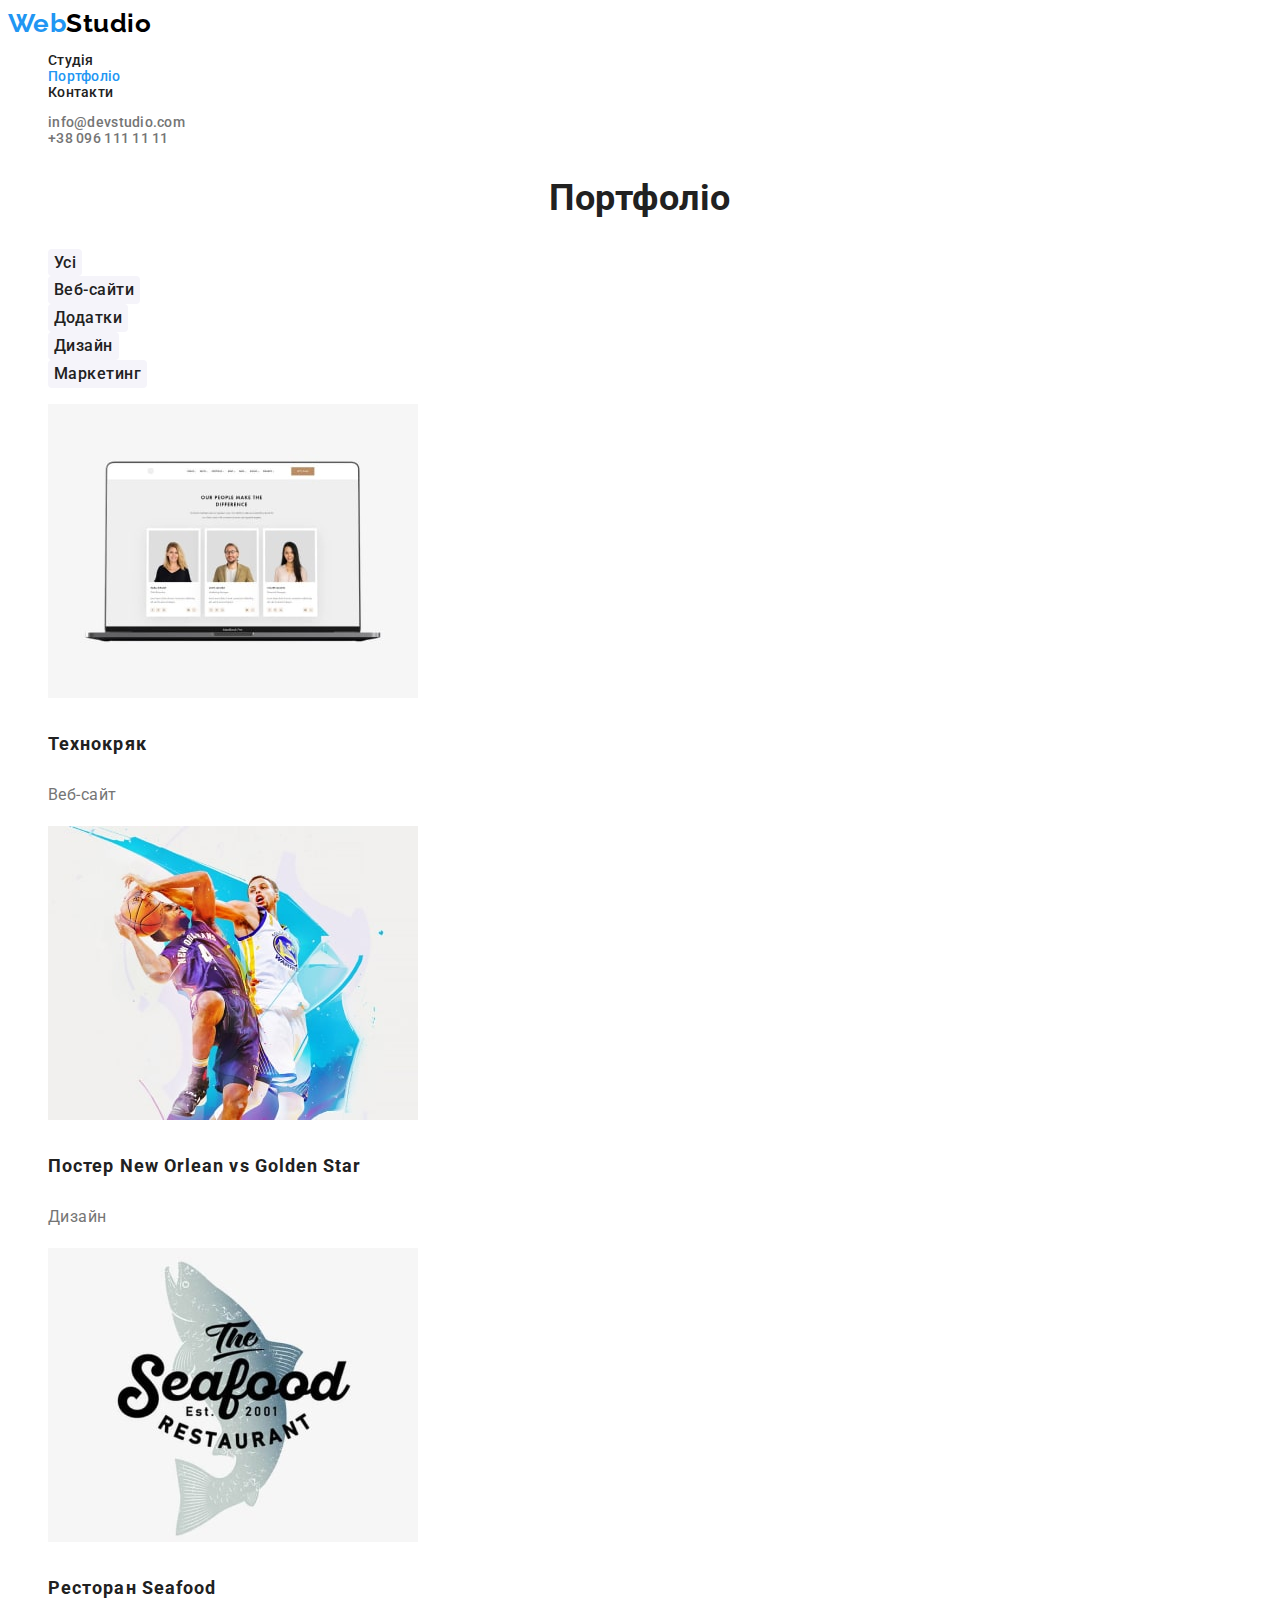
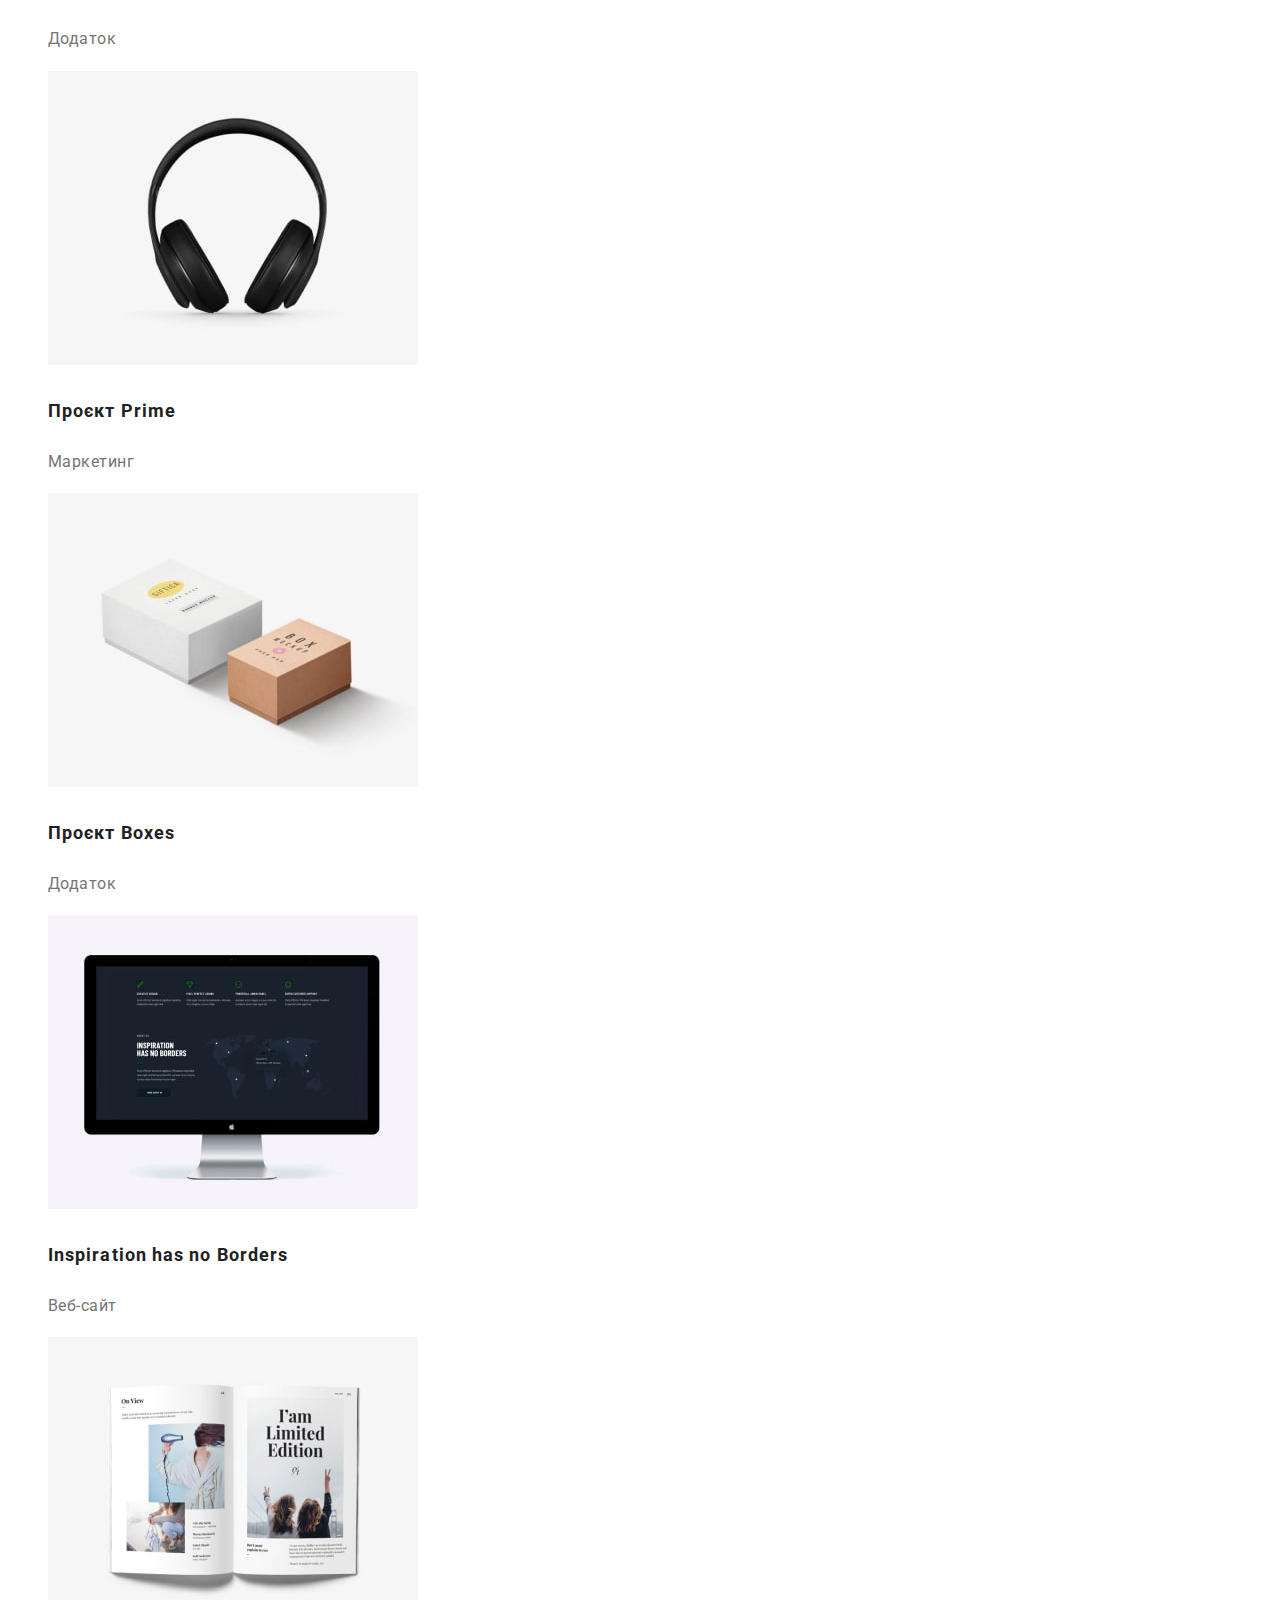
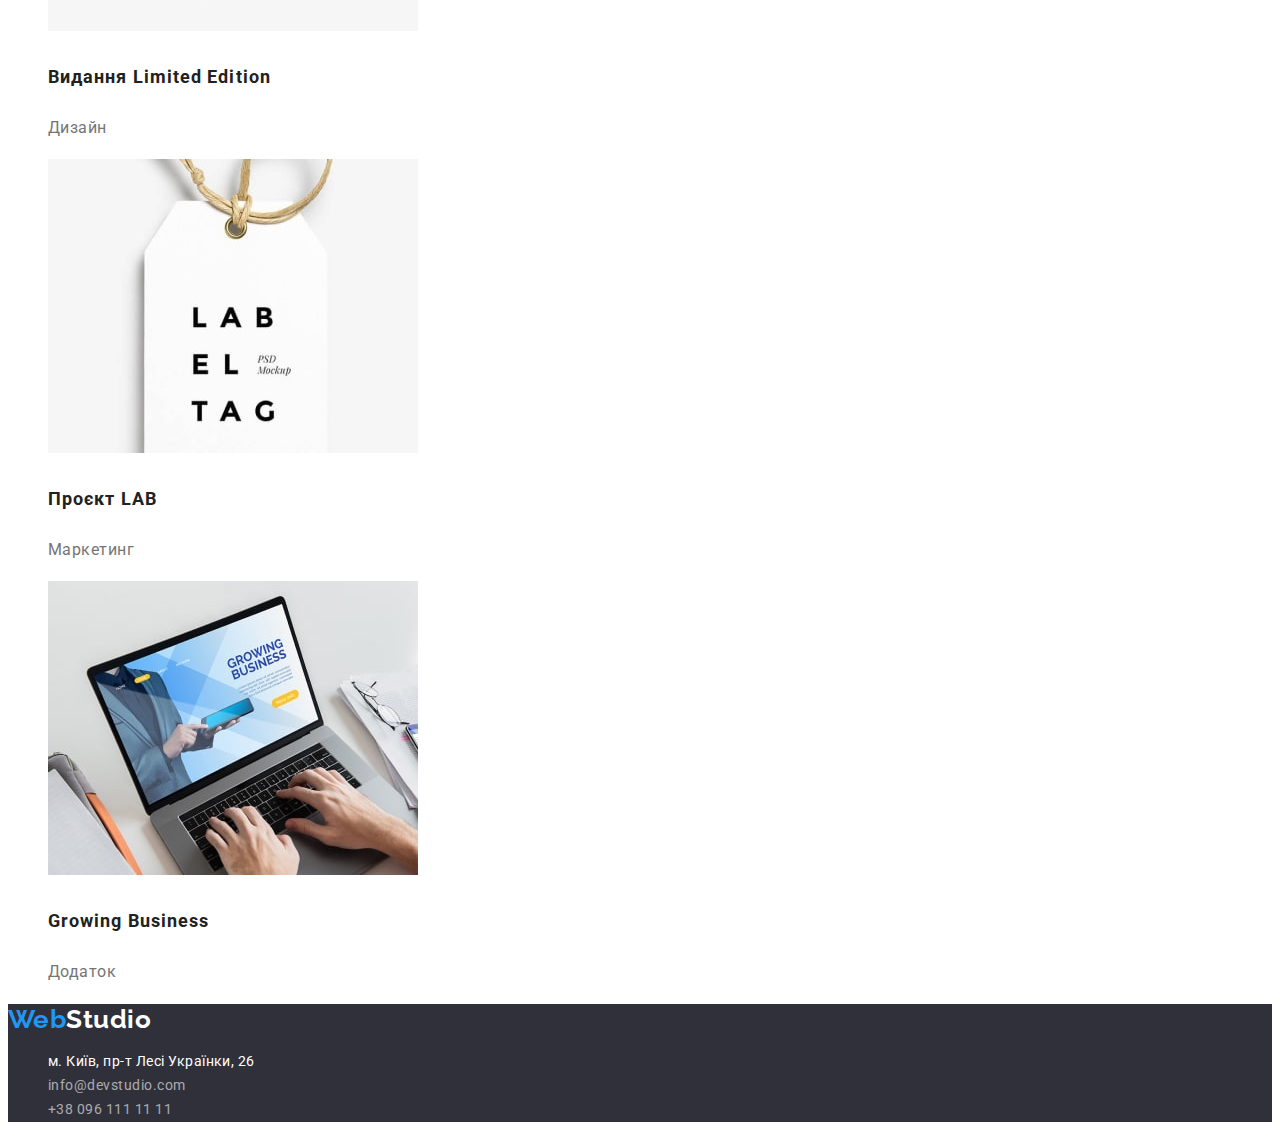
==== portfolio.html @ e56f4f10 "transfered files from less 2" ====
<!DOCTYPE html>
<html lang="uk">
  <head>
    <meta charset="UTF-8" />
    <meta http-equiv="X-UA-Compatible" content="IE=edge" />
    <meta name="viewport" content="width=device-width, initial-scale=1.0" />
    <title>Портфоліо</title>

    <link rel="preconnect" href="https://fonts.googleapis.com" />
    <link rel="preconnect" href="https://fonts.gstatic.com" crossorigin />
    <link
      href="https://fonts.googleapis.com/css2?family=Raleway:wght@700&family=Roboto:wght@400;500;700;900&display=swap"
      rel="stylesheet"
    />

    <link rel="stylesheet" href="./css/style.css" />
  </head>

  <body>
    <header class="header">
      <a class="logo link" href="./index.html"><span class="logo-accent">Web</span>Studio</a>
      <nav>
        <ul class="site-nav list">
          <li><a class="link" href="./index.html">Студія</a></li>
          <li><a class="link current" href="./portfolio.html">Портфоліо</a></li>
          <li><a class="link" href="#address">Контакти</a></li>
        </ul>
      </nav>

      <ul class="auth-nav list">
        <li>
          <a class="link" href="mailto:info@devstudio.com">info@devstudio.com</a>
        </li>
        <li><a class="link" href="tel:+380961111111">+38 096 111 11 11</a></li>
      </ul>
    </header>

    <main>
      <section class="section">
        <!-- TODO Приховати заголовок -->
        <h2 class="section-title">Портфоліо</h2>
        <ul class="list">
          <li><button class="button filter" type="button">Усі</button></li>
          <li><button class="button filter" type="button">Веб-сайти</button></li>
          <li><button class="button filter" type="button">Додатки</button></li>
          <li><button class="button filter" type="button">Дизайн</button></li>
          <li><button class="button filter" type="button">Маркетинг</button></li>
        </ul>

        <ul class="portfolio list">
          <li>
            <a class="link" href="">
              <img src="./images/portfolio/portfolio-laptop.jpg" alt="Ноутбук" width="370" />
              <h3 class="title">Технокряк</h3>
              <p>Веб-сайт</p></a
            >
          </li>
          <li>
            <a class="link" href="">
              <img
                src="./images/portfolio/portfolio-poster-basket.jpg"
                alt="Баскетболісти"
                width="370"
              />
              <h3 class="title">Постер New Orlean vs Golden Star</h3>
              <p>Дизайн</p></a
            >
          </li>
          <li>
            <a class="link" href="">
              <img
                src="./images/portfolio/portfolio-restaurant.jpg"
                alt="Ресторан Seafood"
                width="370"
              />
              <h3 class="title">Ресторан Seafood</h3>
              <p>Додаток</p></a
            >
          </li>
          <li>
            <a class="link" href="">
              <img src="./images/portfolio/portfolio-prime.jpg" alt="Навушники" width="370" />
              <h3 class="title">Проєкт Prime</h3>
              <p>Маркетинг</p></a
            >
          </li>
          <li>
            <a class="link" href="">
              <img src="./images/portfolio/portfolio-boxes.jpg" alt="Дві коробки" width="370" />
              <h3 class="title">Проєкт Boxes</h3>
              <p>Додаток</p></a
            >
          </li>
          <li>
            <a class="link" href="">
              <img
                src="./images/portfolio/portfolio-inspiration.jpg"
                alt="Моноблок iMac"
                width="370"
              />
              <h3 class="title">Inspiration has no Borders</h3>
              <p>Веб-сайт</p></a
            >
          </li>
          <li>
            <a class="link" href="">
              <img
                src="./images/portfolio/portfolio-limited-edition.jpg"
                alt="Розгорнута книга"
                width="370"
              />
              <h3 class="title">Видання Limited Edition</h3>
              <p>Дизайн</p></a
            >
          </li>
          <li>
            <a class="link" href="">
              <img src="./images/portfolio/portfolio-lab.jpg" alt="Бірка" width="370" />
              <h3 class="title">Проєкт LAB</h3>
              <p>Маркетинг</p></a
            >
          </li>
          <li>
            <a class="link" href="">
              <img src="./images/portfolio/portfolio-growing.jpg" alt="Ноутбук" width="370" />
              <h3 class="title">Growing Business</h3>
              <p>Додаток</p></a
            >
          </li>
        </ul>
      </section>
    </main>

    <footer class="footer">
      <a class="logo link" href="./index.html"><span class="logo-accent">Web</span>Studio</a>
      <address id="address">
        <ul class="list">
          <li>
            <a
              class="address address-map link"
              href="https://goo.gl/maps/1251z9xFFSoEzvaf6"
              target="_blank"
              rel="noreferrer noopener, nofollow"
              >м. Київ, пр-т Лесі Українки, 26</a
            >
          </li>
          <li>
            <a class="address link" href="mailto:info@devstudio.com">info@devstudio.com</a>
          </li>
          <li><a class="address link" href="tel:+380961111111">+38 096 111 11 11</a></li>
        </ul>
      </address>
    </footer>
  </body>
</html>
---- css/style.css ----
:root {
  --primary-text-color: #757575;
  --title-text-color: #212121;
  --accent-color: #2196f3;

  --logo-header-color: #000000;

  --primary-white-color: #ffffff;

  --footer-text-color: rgb(255 255 255 / 0.6);

  --primary-color-background: #ffffff;
  --second-color-background: #f5f4fa;
  --dark-color-background: #2f303a;
}

/* Global */
body {
  font-family: roboto, sans-serif;
  letter-spacing: 0.03em;

  color: var(--primary-text-color);
}

.list {
  list-style: none;
}

.link {
  text-decoration: none;
}

/* Header */
.header {
  background-color: var(--primary-white-color);
}

/* Logo */
.logo {
  font-family: raleway, sans-serif;
  font-weight: 700;
  font-size: 26px;
  line-height: 1.19;
}

.header .logo {
  color: var(--logo-header-color);
}

.footer .logo {
  color: var(--primary-white-color);
}

.logo-accent {
  color: var(--accent-color);
}

/* Site nav */
.site-nav,
.auth-nav {
  font-weight: 500;
  font-size: 14px;
  line-height: 1.14;
  letter-spacing: 0.02em;
}

.site-nav .link {
  color: var(--title-text-color);
}

.site-nav .link.current {
  color: var(--accent-color);
}

.site-nav .link:hover,
.site-nav .link:focus,
.auth-nav .link:hover,
.auth-nav .link:focus {
  color: var(--accent-color);
}

.auth-nav .link {
  color: inherit;
}

/* Hero section*/
.hero {
  letter-spacing: 0.06em;
  background-color: var(--dark-color-background);
}

.hero-title {
  color: var(--primary-white-color);
  font-weight: 900;
  font-size: 44px;
  line-height: 1.36;
  text-align: center;
  text-transform: uppercase;
}

.hero .button {
  font-weight: 700;
  font-size: 16px;
  line-height: 1.88;
}

/* Title section */
.section-title {
  color: var(--title-text-color);
  font-weight: 700;
  font-size: 36px;
  line-height: 1.17;
  text-align: center;
}

/* Benefits section*/
.benefits {
  font-size: 14px;
  line-height: 1.71;
}

.benefits .title {
  color: var(--title-text-color);
  font-weight: 700;
  font-size: 14px;
  line-height: 1.14;
  text-transform: uppercase;
}

/* Team  section*/
.team {
  font-size: 16px;
  line-height: 1.19;
  background-color: var(--second-color-background);
}

.team .title {
  color: var(--title-text-color);
  /* font-size - не наслідує з попереднього. Чомусь перекриває h3 таблиці стлів користувача */
  font-size: 16px;
  line-height: 1.19;
  font-weight: 500;
}
.team .card {
  background-color: var(--primary-color-background);
}

/* Portfolio section*/
.portfolio {
  font-size: 16px;
  line-height: 1.88;
}

.portfolio .title {
  color: var(--title-text-color);
  font-weight: 700;
  font-size: 18px;
  line-height: 2;
  letter-spacing: 0.06em;
}

.portfolio .link:visited {
  color: inherit;
}

/* Footer */
.footer {
  background-color: var(--dark-color-background);
}

.footer .address {
  color: var(--footer-text-color);
  font-size: 14px;
  line-height: 1.71;
  font-style: normal;
}

.footer .address.address-map {
  color: var(--primary-white-color);
}

.footer .address:hover,
.footer .address:focus {
  color: var(--accent-color);
}

/* Button */
.button {
  color: var(--title-text-color);

  font-weight: 500;
  font-size: 16px;
  line-height: 1.62;
  text-align: center;

  font-family: inherit;
  letter-spacing: inherit;

  background-color: var(--second-color-background);
  cursor: pointer;

  border: none;
  border-radius: 4px;
}

.button.primary {
  color: var(--primary-white-color);
  background-color: var(--accent-color);
}

.button.filter:hover,
.button.filter:focus {
  color: var(--primary-white-color);
  background-color: var(--accent-color);
}
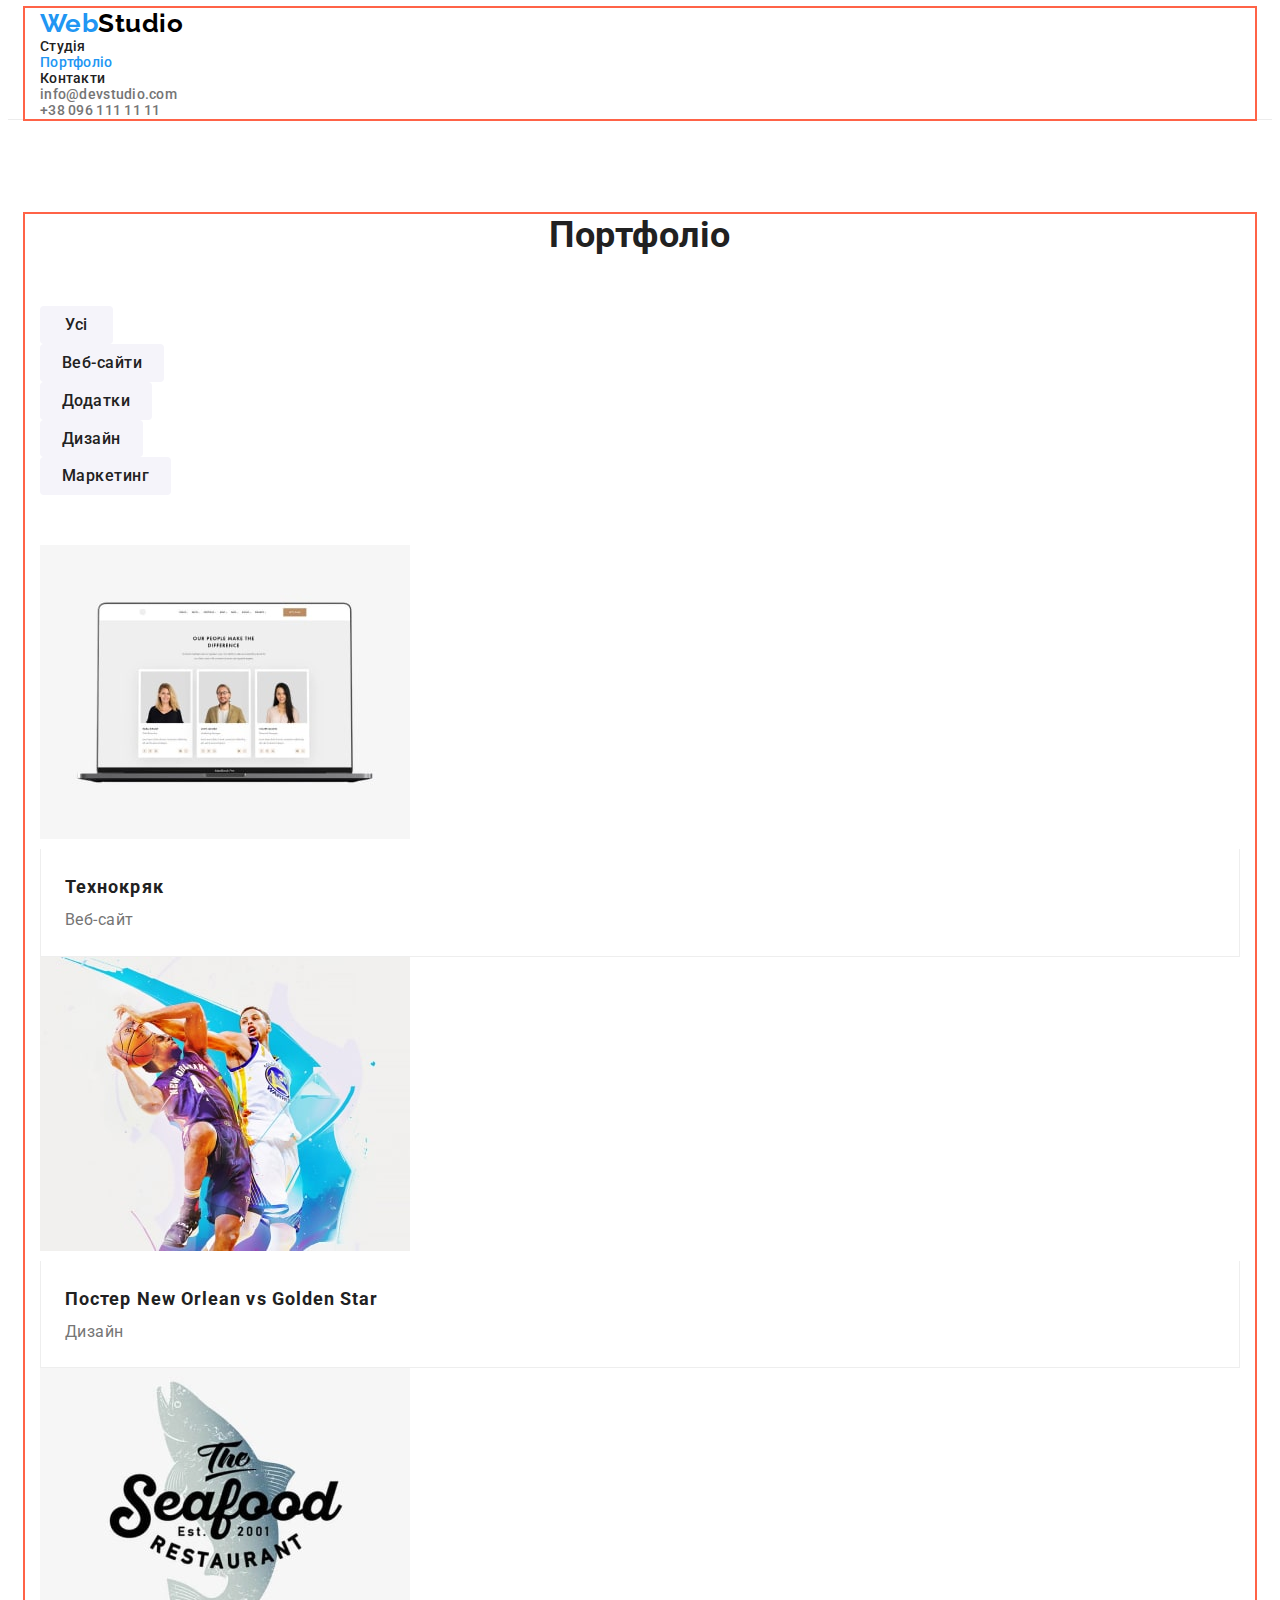
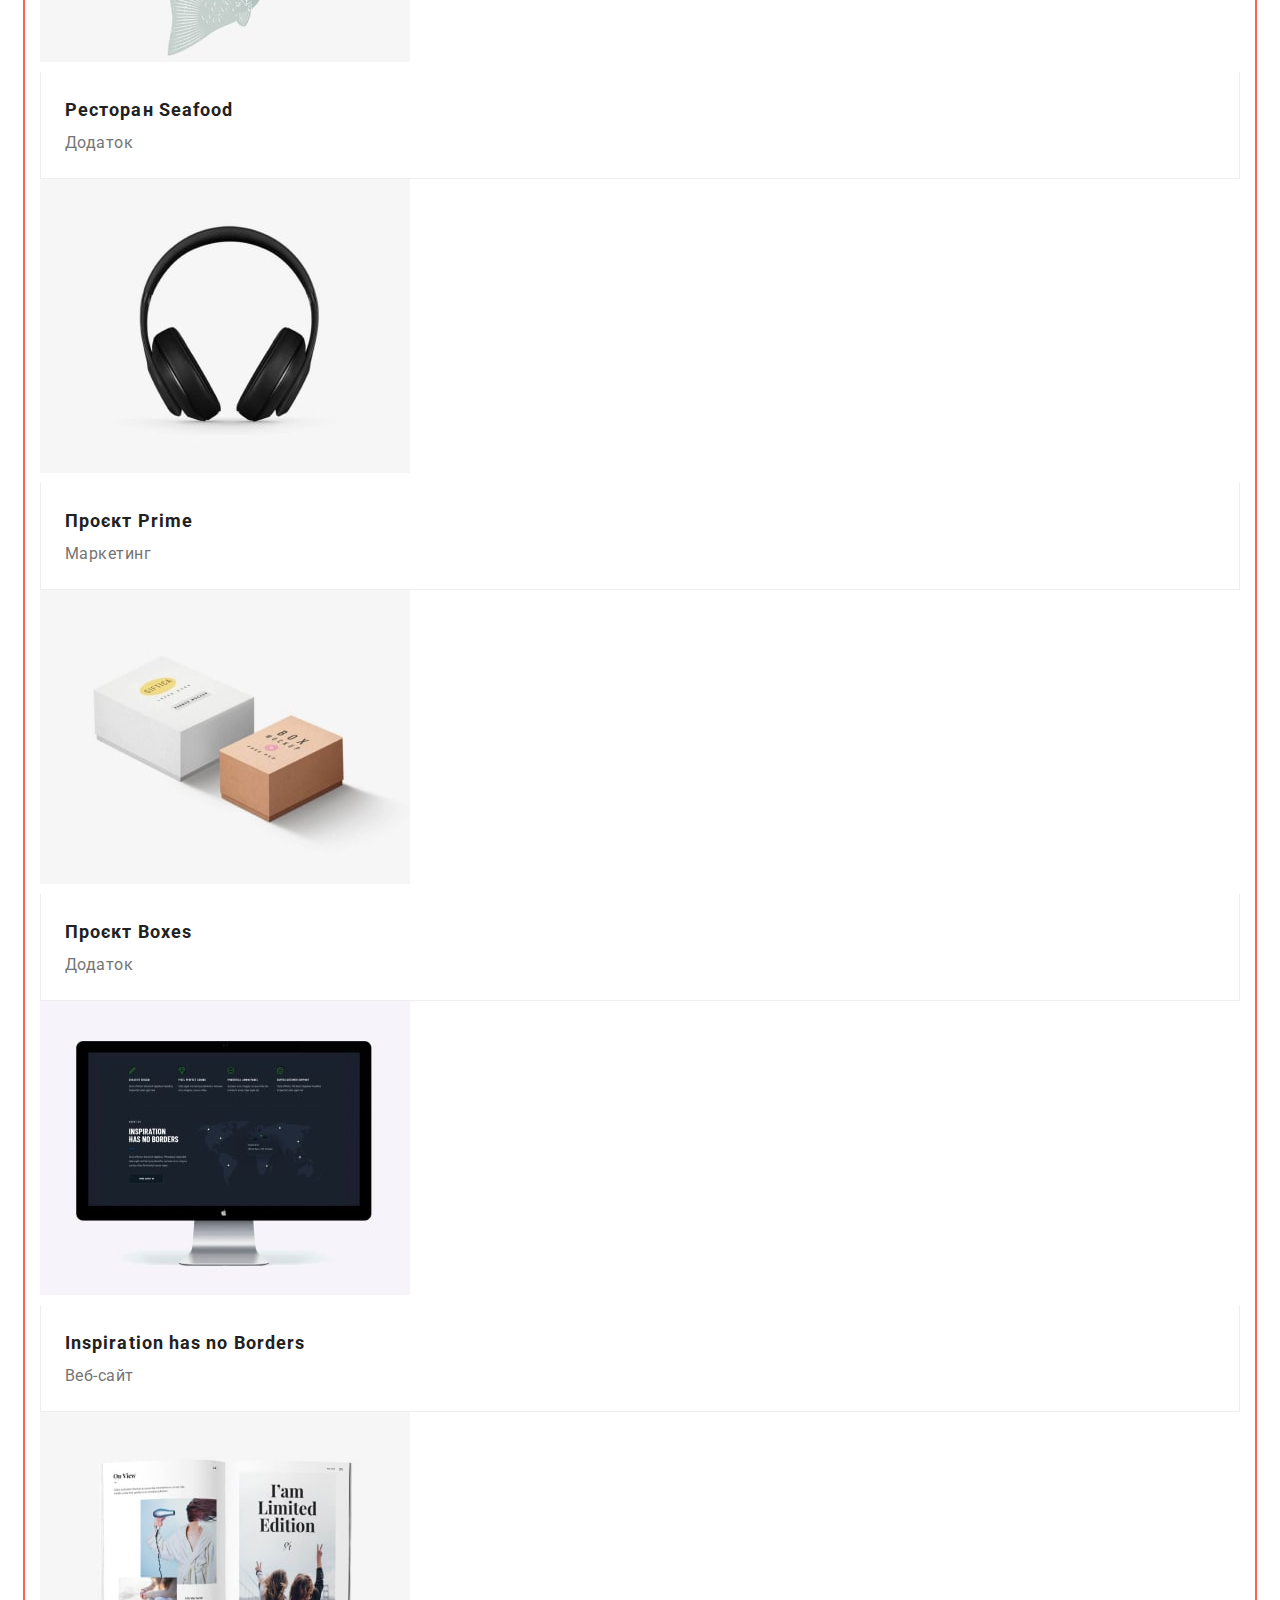
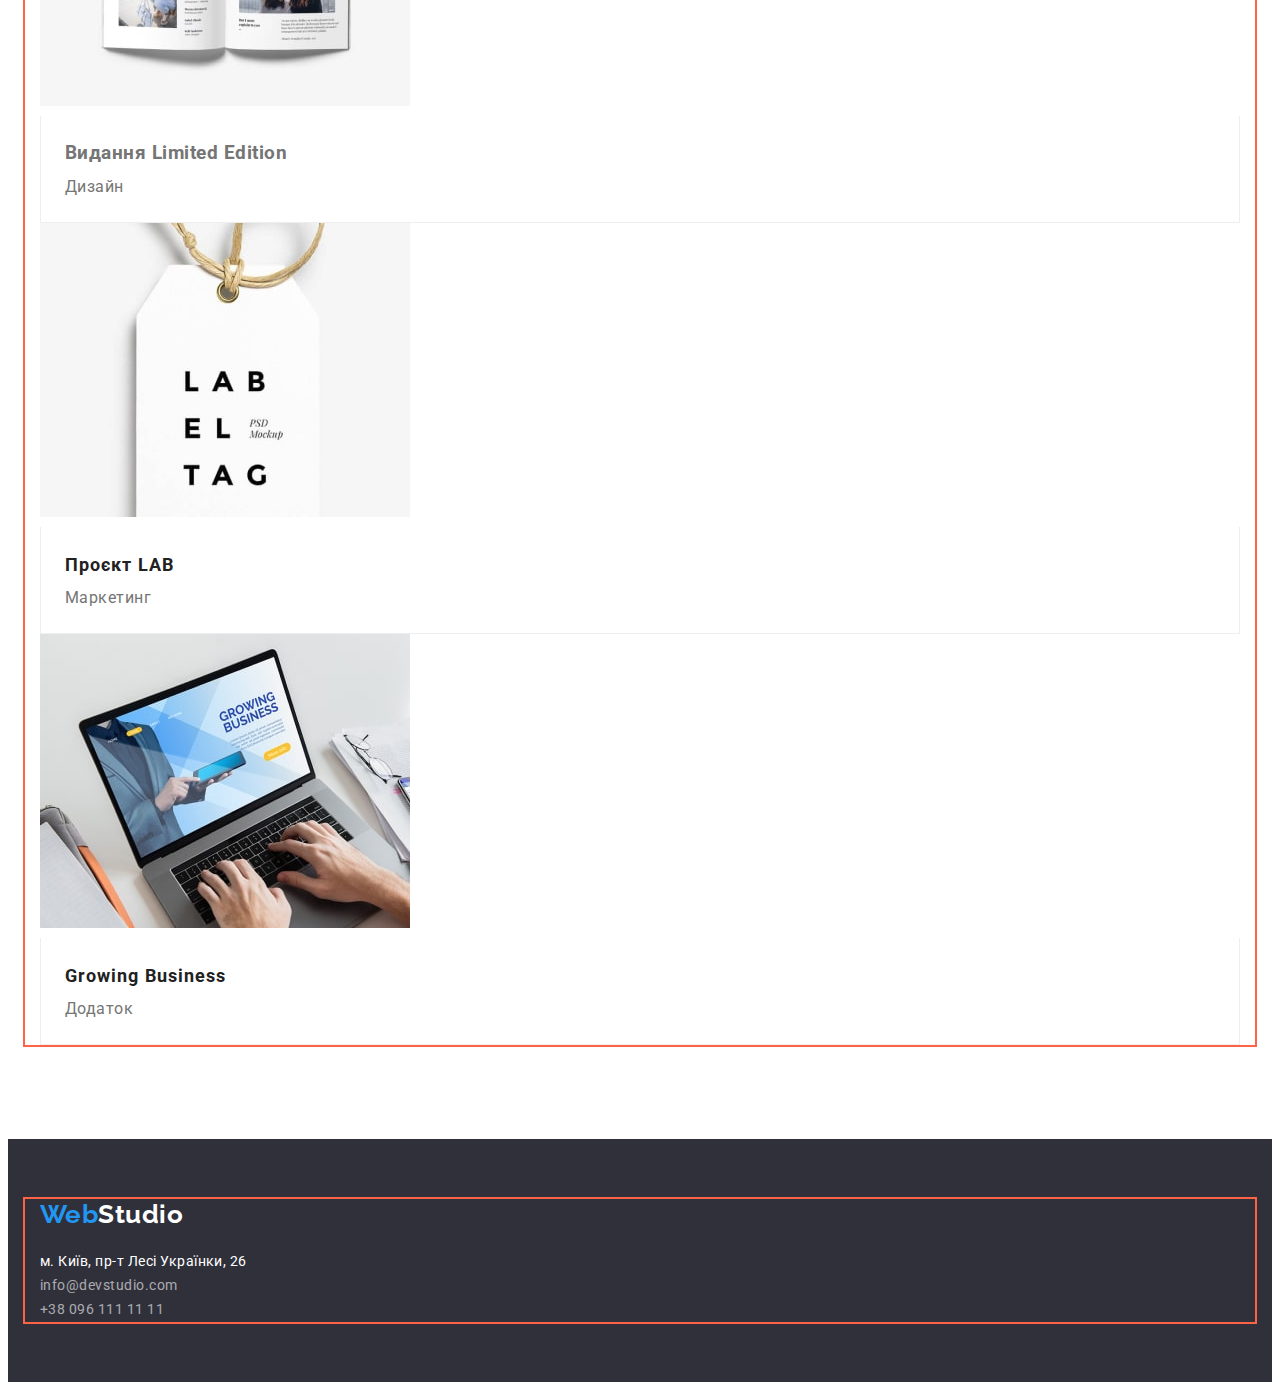
==== commit 48f00592: "add geometry elements" ====
--- a/portfolio.html
+++ b/portfolio.html
@@ -12,144 +12,204 @@
       href="https://fonts.googleapis.com/css2?family=Raleway:wght@700&family=Roboto:wght@400;500;700;900&display=swap"
       rel="stylesheet"
     />
+    <link
+      rel="stylesheet"
+      href="https://cdnjs.cloudflare.com/ajax/libs/modern-normalize/1.1.0/modern-normalize.min.css"
+      integrity="sha512-wpPYUAdjBVSE4KJnH1VR1HeZfpl1ub8YT/NKx4PuQ5NmX2tKuGu6U/JRp5y+Y8XG2tV+wKQpNHVUX03MfMFn9Q=="
+      crossorigin="anonymous"
+      referrerpolicy="no-referrer"
+    />
 
     <link rel="stylesheet" href="./css/style.css" />
   </head>
 
   <body>
-    <header class="header">
-      <a class="logo link" href="./index.html"><span class="logo-accent">Web</span>Studio</a>
-      <nav>
-        <ul class="site-nav list">
-          <li><a class="link" href="./index.html">Студія</a></li>
-          <li><a class="link current" href="./portfolio.html">Портфоліо</a></li>
-          <li><a class="link" href="#address">Контакти</a></li>
+    <header class="header-page">
+      <div class="container">
+        <a class="logo link" href="./index.html"><span class="logo-accent">Web</span>Studio</a>
+        <nav>
+          <ul class="site-nav list">
+            <li><a class="link" href="./index.html">Студія</a></li>
+            <li><a class="link current" href="./portfolio.html">Портфоліо</a></li>
+            <li><a class="link" href="#address">Контакти</a></li>
+          </ul>
+        </nav>
+
+        <ul class="auth-nav list">
+          <li>
+            <a class="link" href="mailto:info@devstudio.com">info@devstudio.com</a>
+          </li>
+          <li><a class="link" href="tel:+380961111111">+38 096 111 11 11</a></li>
         </ul>
-      </nav>
-
-      <ul class="auth-nav list">
-        <li>
-          <a class="link" href="mailto:info@devstudio.com">info@devstudio.com</a>
-        </li>
-        <li><a class="link" href="tel:+380961111111">+38 096 111 11 11</a></li>
-      </ul>
+      </div>
     </header>
 
     <main>
       <section class="section">
         <!-- TODO Приховати заголовок -->
-        <h2 class="section-title">Портфоліо</h2>
-        <ul class="list">
-          <li><button class="button filter" type="button">Усі</button></li>
-          <li><button class="button filter" type="button">Веб-сайти</button></li>
-          <li><button class="button filter" type="button">Додатки</button></li>
-          <li><button class="button filter" type="button">Дизайн</button></li>
-          <li><button class="button filter" type="button">Маркетинг</button></li>
-        </ul>
-
-        <ul class="portfolio list">
-          <li>
-            <a class="link" href="">
-              <img src="./images/portfolio/portfolio-laptop.jpg" alt="Ноутбук" width="370" />
-              <h3 class="title">Технокряк</h3>
-              <p>Веб-сайт</p></a
-            >
-          </li>
-          <li>
-            <a class="link" href="">
-              <img
-                src="./images/portfolio/portfolio-poster-basket.jpg"
-                alt="Баскетболісти"
-                width="370"
-              />
-              <h3 class="title">Постер New Orlean vs Golden Star</h3>
-              <p>Дизайн</p></a
-            >
-          </li>
-          <li>
-            <a class="link" href="">
-              <img
-                src="./images/portfolio/portfolio-restaurant.jpg"
-                alt="Ресторан Seafood"
-                width="370"
-              />
-              <h3 class="title">Ресторан Seafood</h3>
-              <p>Додаток</p></a
-            >
-          </li>
-          <li>
-            <a class="link" href="">
-              <img src="./images/portfolio/portfolio-prime.jpg" alt="Навушники" width="370" />
-              <h3 class="title">Проєкт Prime</h3>
-              <p>Маркетинг</p></a
-            >
-          </li>
-          <li>
-            <a class="link" href="">
-              <img src="./images/portfolio/portfolio-boxes.jpg" alt="Дві коробки" width="370" />
-              <h3 class="title">Проєкт Boxes</h3>
-              <p>Додаток</p></a
-            >
-          </li>
-          <li>
-            <a class="link" href="">
-              <img
-                src="./images/portfolio/portfolio-inspiration.jpg"
-                alt="Моноблок iMac"
-                width="370"
-              />
-              <h3 class="title">Inspiration has no Borders</h3>
-              <p>Веб-сайт</p></a
-            >
-          </li>
-          <li>
-            <a class="link" href="">
-              <img
-                src="./images/portfolio/portfolio-limited-edition.jpg"
-                alt="Розгорнута книга"
-                width="370"
-              />
-              <h3 class="title">Видання Limited Edition</h3>
-              <p>Дизайн</p></a
-            >
-          </li>
-          <li>
-            <a class="link" href="">
-              <img src="./images/portfolio/portfolio-lab.jpg" alt="Бірка" width="370" />
-              <h3 class="title">Проєкт LAB</h3>
-              <p>Маркетинг</p></a
-            >
-          </li>
-          <li>
-            <a class="link" href="">
-              <img src="./images/portfolio/portfolio-growing.jpg" alt="Ноутбук" width="370" />
-              <h3 class="title">Growing Business</h3>
-              <p>Додаток</p></a
-            >
-          </li>
-        </ul>
+        <div class="container">
+          <h2 class="section-title">Портфоліо</h2>
+          <ul class="list portfolio-filter">
+            <li><button class="button filter" type="button">Усі</button></li>
+            <li><button class="button filter" type="button">Веб-сайти</button></li>
+            <li><button class="button filter" type="button">Додатки</button></li>
+            <li><button class="button filter" type="button">Дизайн</button></li>
+            <li><button class="button filter" type="button">Маркетинг</button></li>
+          </ul>
+
+          <ul class="portfolio list">
+            <li>
+              <a class="link" href="">
+                <img
+                  class="img"
+                  src="./images/portfolio/portfolio-laptop.jpg"
+                  alt="Ноутбук"
+                  width="370"
+                />
+                <div class="caption">
+                  <h3 class="title">Технокряк</h3>
+                  <p>Веб-сайт</p>
+                </div></a
+              >
+            </li>
+            <li>
+              <a class="link" href="">
+                <img
+                  class="img"
+                  src="./images/portfolio/portfolio-poster-basket.jpg"
+                  alt="Баскетболісти"
+                  width="370"
+                />
+                <div class="caption">
+                  <h3 class="title">Постер New Orlean vs Golden Star</h3>
+                  <p>Дизайн</p>
+                </div></a
+              >
+            </li>
+            <li>
+              <a class="link" href="">
+                <img
+                  class="img"
+                  src="./images/portfolio/portfolio-restaurant.jpg"
+                  alt="Ресторан Seafood"
+                  width="370"
+                />
+                <div class="caption">
+                  <h3 class="title">Ресторан Seafood</h3>
+                  <p>Додаток</p>
+                </div></a
+              >
+            </li>
+            <li>
+              <a class="link" href="">
+                <img
+                  class="img"
+                  src="./images/portfolio/portfolio-prime.jpg"
+                  alt="Навушники"
+                  width="370"
+                />
+                <div class="caption">
+                  <h3 class="title">Проєкт Prime</h3>
+                  <p>Маркетинг</p>
+                </div></a
+              >
+            </li>
+            <li>
+              <a class="link" href="">
+                <img
+                  class="img"
+                  src="./images/portfolio/portfolio-boxes.jpg"
+                  alt="Дві коробки"
+                  width="370"
+                />
+                <div class="caption">
+                  <h3 class="title">Проєкт Boxes</h3>
+                  <p>Додаток</p>
+                </div></a
+              >
+            </li>
+            <li>
+              <a class="link" href="">
+                <img
+                  class="img"
+                  src="./images/portfolio/portfolio-inspiration.jpg"
+                  alt="Моноблок iMac"
+                  width="370"
+                />
+                <div class="caption">
+                  <h3 class="title">Inspiration has no Borders</h3>
+                  <p>Веб-сайт</p>
+                </div></a
+              >
+            </li>
+            <li>
+              <a class="link" href="">
+                <img
+                  class="img"
+                  src="./images/portfolio/portfolio-limited-edition.jpg"
+                  alt="Розгорнута книга"
+                  width="370"
+                />
+                <div class="caption">
+                  <h3 class="img" class="title">Видання Limited Edition</h3>
+                  <p>Дизайн</p>
+                </div></a
+              >
+            </li>
+            <li>
+              <a class="link" href="">
+                <img
+                  class="img"
+                  src="./images/portfolio/portfolio-lab.jpg"
+                  alt="Бірка"
+                  width="370"
+                />
+                <div class="caption">
+                  <h3 class="title">Проєкт LAB</h3>
+                  <p>Маркетинг</p>
+                </div></a
+              >
+            </li>
+            <li>
+              <a class="link" href="">
+                <img
+                  class="img"
+                  src="./images/portfolio/portfolio-growing.jpg"
+                  alt="Ноутбук"
+                  width="370"
+                />
+                <div class="caption">
+                  <h3 class="title">Growing Business</h3>
+                  <p>Додаток</p>
+                </div></a
+              >
+            </li>
+          </ul>
+        </div>
       </section>
     </main>
 
-    <footer class="footer">
-      <a class="logo link" href="./index.html"><span class="logo-accent">Web</span>Studio</a>
-      <address id="address">
-        <ul class="list">
-          <li>
-            <a
-              class="address address-map link"
-              href="https://goo.gl/maps/1251z9xFFSoEzvaf6"
-              target="_blank"
-              rel="noreferrer noopener, nofollow"
-              >м. Київ, пр-т Лесі Українки, 26</a
-            >
-          </li>
-          <li>
-            <a class="address link" href="mailto:info@devstudio.com">info@devstudio.com</a>
-          </li>
-          <li><a class="address link" href="tel:+380961111111">+38 096 111 11 11</a></li>
-        </ul>
-      </address>
+    <footer class="footer-page">
+      <div class="container">
+        <a class="logo link" href="./index.html"><span class="logo-accent">Web</span>Studio</a>
+        <address id="address">
+          <ul class="list">
+            <li>
+              <a
+                class="address address-map link"
+                href="https://goo.gl/maps/1251z9xFFSoEzvaf6"
+                target="_blank"
+                rel="noreferrer noopener, nofollow"
+                >м. Київ, пр-т Лесі Українки, 26</a
+              >
+            </li>
+            <li>
+              <a class="address link" href="mailto:info@devstudio.com">info@devstudio.com</a>
+            </li>
+            <li><a class="address link" href="tel:+380961111111">+38 096 111 11 11</a></li>
+          </ul>
+        </address>
+      </div>
     </footer>
   </body>
 </html>
--- a/css/style.css
+++ b/css/style.css
@@ -12,6 +12,8 @@
   --primary-color-background: #ffffff;
   --second-color-background: #f5f4fa;
   --dark-color-background: #2f303a;
+  --border-header-color: #ececec;
+  --border-portfolio-border: #eeeeee;
 }
 
 /* Global */
@@ -22,7 +24,22 @@
   color: var(--primary-text-color);
 }
 
+h1,
+h2,
+h3,
+h4,
+h4,
+h5,
+h6,
+p {
+  margin-top: 0;
+  margin-bottom: 0;
+}
+
 .list {
+  padding: 0;
+  margin: 0;
+
   list-style: none;
 }
 
@@ -30,9 +47,27 @@
   text-decoration: none;
 }
 
+.container {
+  padding-left: 15px;
+  padding-right: 15px;
+
+  margin-left: auto;
+  margin-right: auto;
+
+  width: 1200px;
+
+  outline: 2px solid tomato;
+}
+
+.section {
+  padding-top: 94px;
+  padding-bottom: 94px;
+}
+
 /* Header */
-.header {
+.header-page {
   background-color: var(--primary-white-color);
+  border-bottom: 1px solid var(--border-header-color);
 }
 
 /* Logo */
@@ -43,11 +78,14 @@
   line-height: 1.19;
 }
 
-.header .logo {
+.header-page .logo {
   color: var(--logo-header-color);
 }
 
-.footer .logo {
+.footer-page .logo {
+  margin-bottom: 20px;
+  display: inline-block;
+
   color: var(--primary-white-color);
 }
 
@@ -85,20 +123,26 @@
 
 /* Hero section*/
 .hero {
+  text-align: center;
+
   letter-spacing: 0.06em;
   background-color: var(--dark-color-background);
 }
 
 .hero-title {
+  margin-top: 0;
+  margin-bottom: 30px;
+
   color: var(--primary-white-color);
   font-weight: 900;
   font-size: 44px;
   line-height: 1.36;
-  text-align: center;
   text-transform: uppercase;
 }
 
 .hero .button {
+  padding: 10px 32px;
+
   font-weight: 700;
   font-size: 16px;
   line-height: 1.88;
@@ -106,6 +150,8 @@
 
 /* Title section */
 .section-title {
+  margin-bottom: 50px;
+
   color: var(--title-text-color);
   font-weight: 700;
   font-size: 36px;
@@ -120,12 +166,16 @@
 }
 
 .benefits .title {
+  margin-bottom: 10px;
   color: var(--title-text-color);
   font-weight: 700;
   font-size: 14px;
   line-height: 1.14;
   text-transform: uppercase;
 }
+.section.benefits {
+  padding-bottom: 0;
+}
 
 /* Team  section*/
 .team {
@@ -135,6 +185,7 @@
 }
 
 .team .title {
+  margin-bottom: 10px;
   color: var(--title-text-color);
   /* font-size - не наслідує з попереднього. Чомусь перекриває h3 таблиці стлів користувача */
   font-size: 16px;
@@ -142,8 +193,21 @@
   font-weight: 500;
 }
 .team .card {
+  /* padding-bottom:  */
+  /* text-align: center; */
+
   background-color: var(--primary-color-background);
 }
+.card .caption {
+  padding: 30px auto;
+  /* padding: 30px auto; */
+}
+
+/* .card > .link {
+  margin-bottom: 30px;
+
+  display: inline-block;
+} */
 
 /* Portfolio section*/
 .portfolio {
@@ -162,30 +226,58 @@
 .portfolio .link:visited {
   color: inherit;
 }
+.portfolio .link {
+  /* padding-bottom: 20px; */
+  /* display: inline-block; */
+}
+.portfolio .img {
+  margin: 0;
+  /* margin-bottom: 20px; */
+  /* display: inline-block; */
+  /* border: 1px solid red; */
+}
+
+.portfolio-filter {
+  margin-bottom: 50px;
+}
+.portfolio .caption {
+  padding: 20px 24px;
+  margin: 0;
+
+  border-left: 1px solid var(--border-portfolio-border);
+  border-right: 1px solid var(--border-portfolio-border);
+  border-bottom: 1px solid var(--border-portfolio-border);
+}
 
 /* Footer */
-.footer {
+.footer-page {
+  padding-top: 60px;
+  padding-bottom: 60px;
+
   background-color: var(--dark-color-background);
 }
 
-.footer .address {
+.footer-page .address {
   color: var(--footer-text-color);
   font-size: 14px;
   line-height: 1.71;
   font-style: normal;
 }
 
-.footer .address.address-map {
-  color: var(--primary-white-color);
-}
-
-.footer .address:hover,
-.footer .address:focus {
+.footer-page .address.address-map {
+  color: var(--primary-white-color);
+}
+
+.footer-page .address:hover,
+.footer-page .address:focus {
   color: var(--accent-color);
 }
 
 /* Button */
 .button {
+  min-width: 73px;
+  padding: 6px 22px;
+
   color: var(--title-text-color);
 
   font-weight: 500;
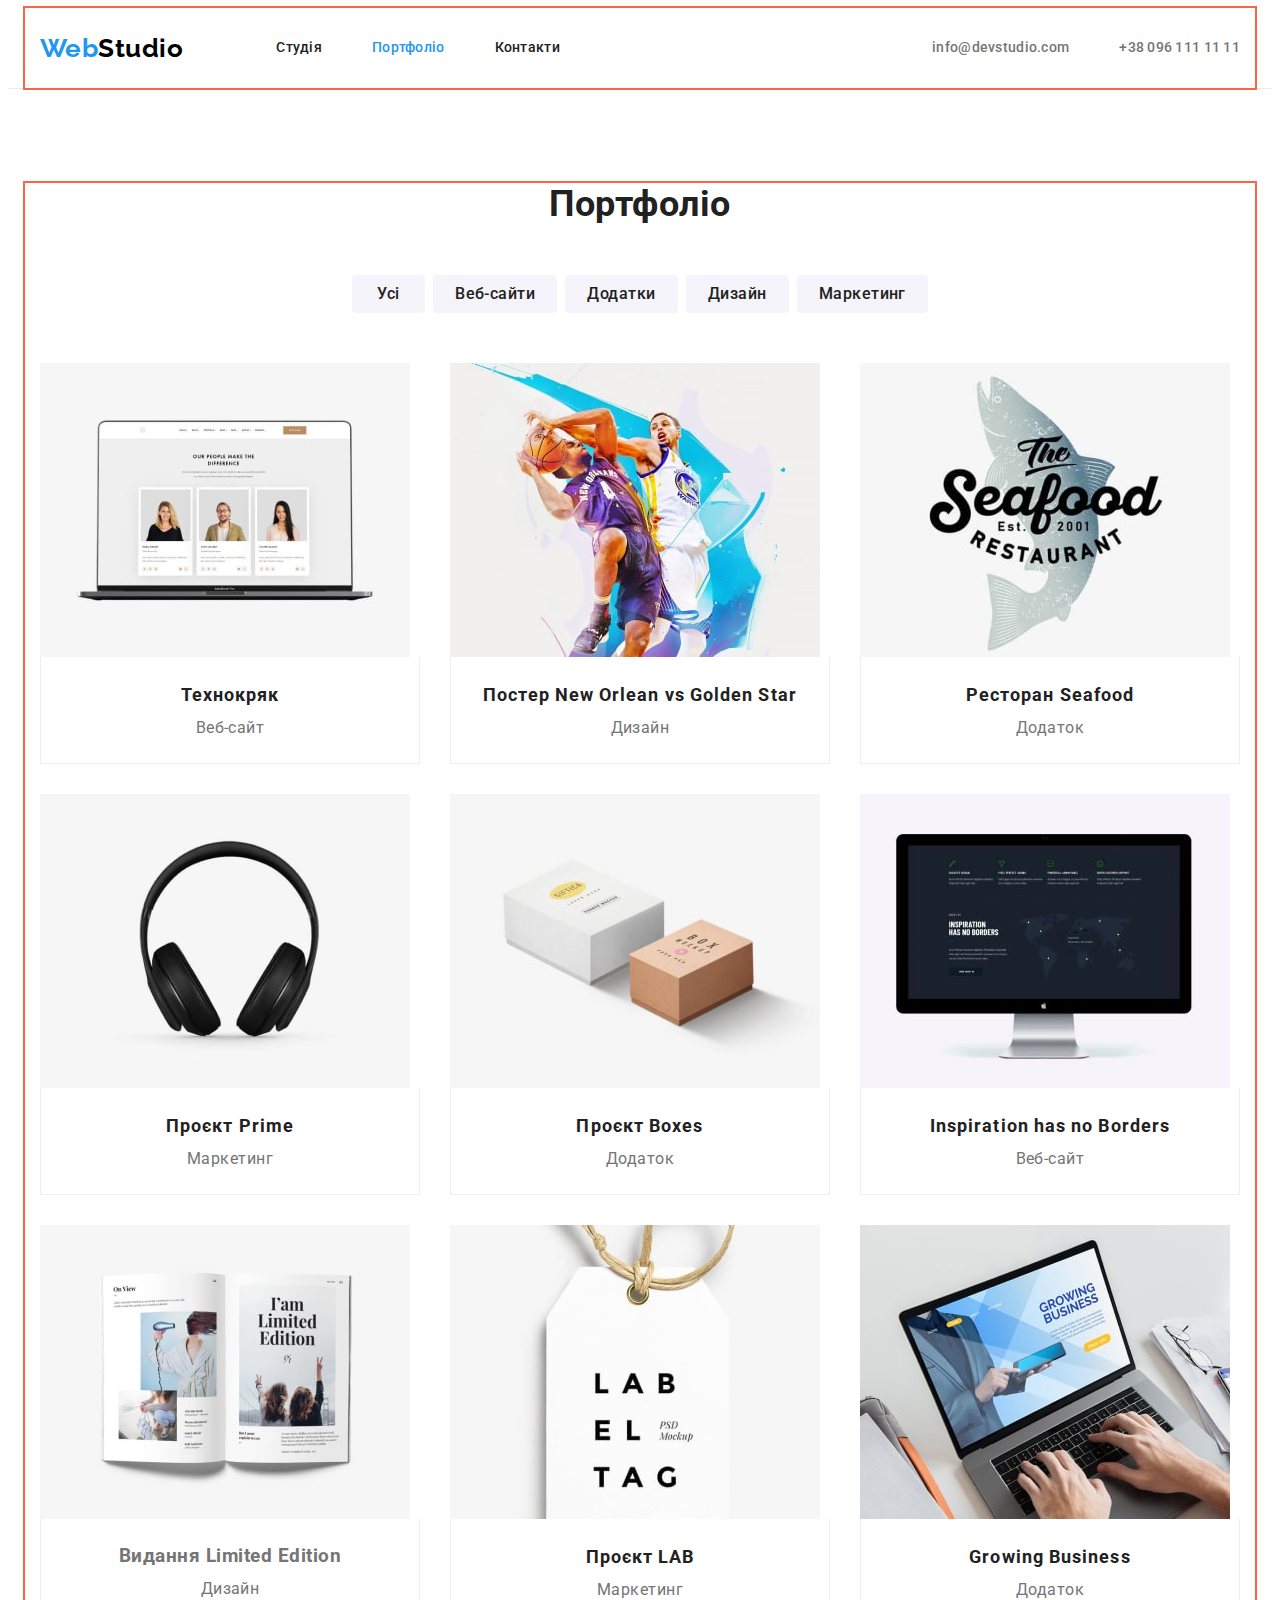
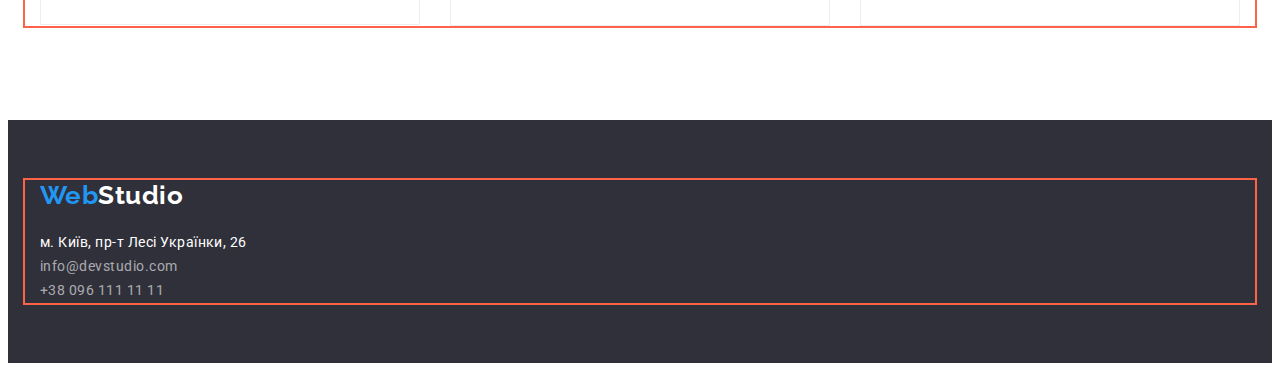
==== commit 6e60b310: "started flex" ====
--- a/portfolio.html
+++ b/portfolio.html
@@ -25,25 +25,24 @@
 
   <body>
     <header class="header-page">
-      <div class="container">
+      <div class="container main-nav">
         <a class="logo link" href="./index.html"><span class="logo-accent">Web</span>Studio</a>
         <nav>
           <ul class="site-nav list">
-            <li><a class="link" href="./index.html">Студія</a></li>
-            <li><a class="link current" href="./portfolio.html">Портфоліо</a></li>
-            <li><a class="link" href="#address">Контакти</a></li>
+            <li class="item"><a class="link" href="./index.html">Студія</a></li>
+            <li class="item"><a class="link current" href="./portfolio.html">Портфоліо</a></li>
+            <li class="item"><a class="link" href="#address">Контакти</a></li>
           </ul>
         </nav>
 
         <ul class="auth-nav list">
-          <li>
+          <li class="item">
             <a class="link" href="mailto:info@devstudio.com">info@devstudio.com</a>
           </li>
-          <li><a class="link" href="tel:+380961111111">+38 096 111 11 11</a></li>
+          <li class="item"><a class="link" href="tel:+380961111111">+38 096 111 11 11</a></li>
         </ul>
       </div>
     </header>
-
     <main>
       <section class="section">
         <!-- TODO Приховати заголовок -->
@@ -58,7 +57,7 @@
           </ul>
 
           <ul class="portfolio list">
-            <li>
+            <li class="item">
               <a class="link" href="">
                 <img
                   class="img"
@@ -72,7 +71,8 @@
                 </div></a
               >
             </li>
-            <li>
+
+            <li class="item">
               <a class="link" href="">
                 <img
                   class="img"
@@ -86,7 +86,8 @@
                 </div></a
               >
             </li>
-            <li>
+
+            <li class="item">
               <a class="link" href="">
                 <img
                   class="img"
@@ -100,7 +101,8 @@
                 </div></a
               >
             </li>
-            <li>
+
+            <li class="item">
               <a class="link" href="">
                 <img
                   class="img"
@@ -114,7 +116,8 @@
                 </div></a
               >
             </li>
-            <li>
+
+            <li class="item">
               <a class="link" href="">
                 <img
                   class="img"
@@ -128,7 +131,8 @@
                 </div></a
               >
             </li>
-            <li>
+
+            <li class="item">
               <a class="link" href="">
                 <img
                   class="img"
@@ -142,7 +146,8 @@
                 </div></a
               >
             </li>
-            <li>
+
+            <li class="item">
               <a class="link" href="">
                 <img
                   class="img"
@@ -156,7 +161,8 @@
                 </div></a
               >
             </li>
-            <li>
+
+            <li class="item">
               <a class="link" href="">
                 <img
                   class="img"
@@ -170,7 +176,8 @@
                 </div></a
               >
             </li>
-            <li>
+
+            <li class="item">
               <a class="link" href="">
                 <img
                   class="img"
--- a/css/style.css
+++ b/css/style.css
@@ -14,6 +14,9 @@
   --dark-color-background: #2f303a;
   --border-header-color: #ececec;
   --border-portfolio-border: #eeeeee;
+
+  --items: 3;
+  --indent: 30px;
 }
 
 /* Global */
@@ -64,45 +67,71 @@
   padding-bottom: 94px;
 }
 
-/* Header */
+/* TODO не дозволяли використовувати імʼя тега. Переробити на класи */
+img {
+  display: block;
+}
+
+/* Logo */
+.logo {
+  font-family: raleway, sans-serif;
+  font-weight: 700;
+  font-size: 26px;
+  line-height: 1.19;
+}
+
+.header-page .logo {
+  color: var(--logo-header-color);
+  margin-right: 93px;
+}
+
+.footer-page .logo {
+  margin-bottom: 20px;
+  display: inline-block;
+
+  color: var(--primary-white-color);
+}
+
+.logo-accent {
+  color: var(--accent-color);
+}
+
+/* Section Header */
 .header-page {
   background-color: var(--primary-white-color);
   border-bottom: 1px solid var(--border-header-color);
 }
 
-/* Logo */
-.logo {
-  font-family: raleway, sans-serif;
-  font-weight: 700;
-  font-size: 26px;
-  line-height: 1.19;
-}
-
-.header-page .logo {
-  color: var(--logo-header-color);
-}
-
-.footer-page .logo {
-  margin-bottom: 20px;
-  display: inline-block;
-
-  color: var(--primary-white-color);
-}
-
-.logo-accent {
-  color: var(--accent-color);
+.header-page .main-nav {
+  display: flex;
+  align-items: center;
 }
 
 /* Site nav */
 .site-nav,
 .auth-nav {
+  display: flex;
+
   font-weight: 500;
   font-size: 14px;
   line-height: 1.14;
   letter-spacing: 0.02em;
 }
 
+.auth-nav {
+  margin-left: auto;
+}
+
+.site-nav .item + .item,
+.auth-nav .item + .item {
+  margin-left: 50px;
+}
+
 .site-nav .link {
+  display: block;
+  padding-top: 32px;
+  padding-bottom: 32px;
+
   color: var(--title-text-color);
 }
 
@@ -118,6 +147,10 @@
 }
 
 .auth-nav .link {
+  display: block;
+  padding-top: 32px;
+  padding-bottom: 32px;
+
   color: inherit;
 }
 
@@ -131,7 +164,7 @@
 
 .hero-title {
   margin-top: 0;
-  margin-bottom: 30px;
+  margin-bottom: var(--indent);
 
   color: var(--primary-white-color);
   font-weight: 900;
@@ -161,8 +194,14 @@
 
 /* Benefits section*/
 .benefits {
+  display: flex;
+
   font-size: 14px;
   line-height: 1.71;
+}
+
+.benefits .item + .item {
+  margin-left: var(--indent);
 }
 
 .benefits .title {
@@ -173,11 +212,28 @@
   line-height: 1.14;
   text-transform: uppercase;
 }
-.section.benefits {
+
+.section.benefit {
   padding-bottom: 0;
 }
 
+/* Section What to do */
+.what-to-do {
+  display: flex;
+  justify-content: space-between;
+}
+
+/* Здається це зайве. Попередній пункт все виставив вірно */
+/* .what-to-do .item + .item {
+  margin-left: var(--indent);
+} */
+
 /* Team  section*/
+.teams {
+  display: flex;
+  justify-content: space-between;
+}
+
 .team {
   font-size: 16px;
   line-height: 1.19;
@@ -192,27 +248,29 @@
   line-height: 1.19;
   font-weight: 500;
 }
-.team .card {
-  /* padding-bottom:  */
-  /* text-align: center; */
-
+
+.team .item {
   background-color: var(--primary-color-background);
 }
-.card .caption {
-  padding: 30px auto;
-  /* padding: 30px auto; */
-}
-
-/* .card > .link {
-  margin-bottom: 30px;
-
-  display: inline-block;
-} */
+
+.item .caption {
+  padding-top: var(--indent);
+  padding-bottom: var(--indent);
+  text-align: center;
+}
 
 /* Portfolio section*/
 .portfolio {
+  display: flex;
+  flex-wrap: wrap;
+  gap: var(--indent);
+
   font-size: 16px;
   line-height: 1.88;
+}
+
+.portfolio .item {
+  flex-basis: calc((100% - (var(--items) - 1) * var(--indent)) / var(--items));
 }
 
 .portfolio .title {
@@ -226,20 +284,16 @@
 .portfolio .link:visited {
   color: inherit;
 }
-.portfolio .link {
-  /* padding-bottom: 20px; */
-  /* display: inline-block; */
-}
-.portfolio .img {
-  margin: 0;
-  /* margin-bottom: 20px; */
-  /* display: inline-block; */
-  /* border: 1px solid red; */
-}
 
 .portfolio-filter {
+  display: flex;
+  justify-content: center;
+
+  gap: 8px;
+
   margin-bottom: 50px;
 }
+
 .portfolio .caption {
   padding: 20px 24px;
   margin: 0;
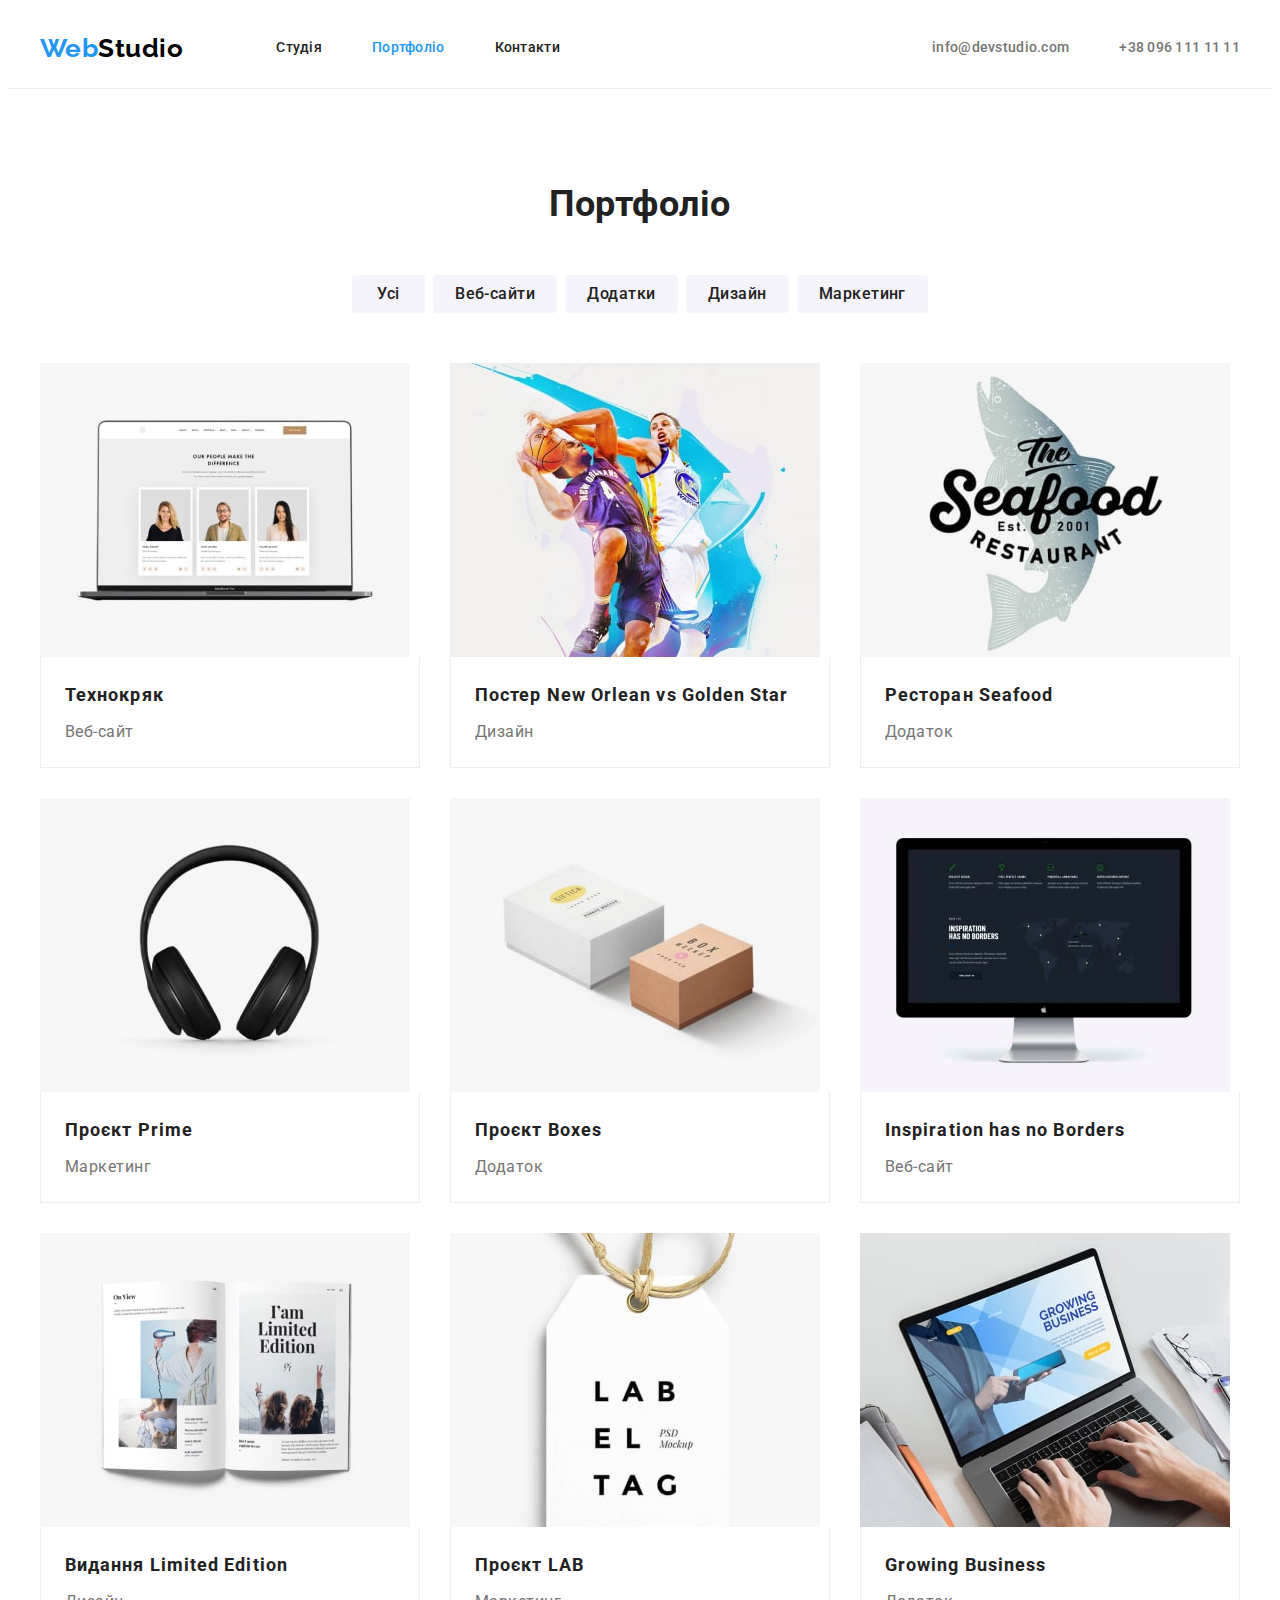
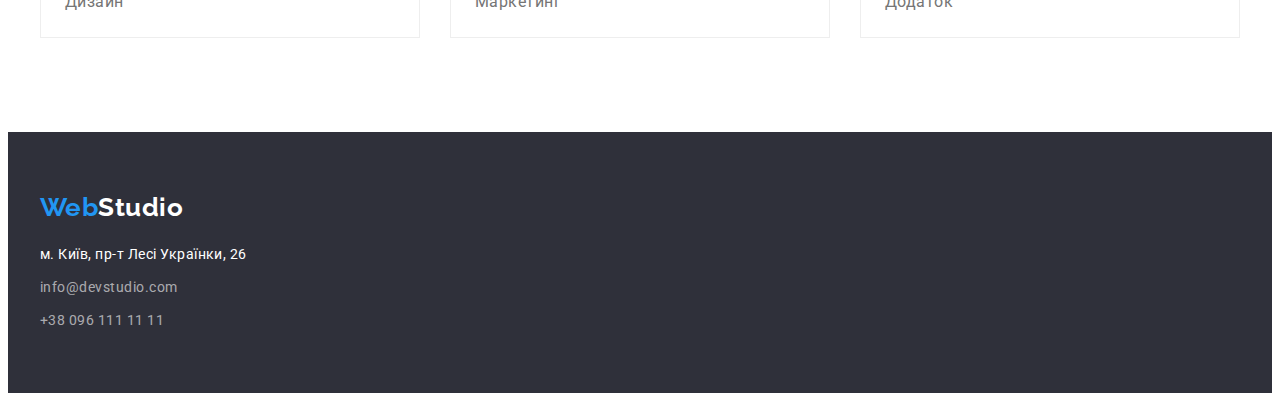
==== commit 356253a7: "add flexbox" ====
--- a/portfolio.html
+++ b/portfolio.html
@@ -49,23 +49,18 @@
         <div class="container">
           <h2 class="section-title">Портфоліо</h2>
           <ul class="list portfolio-filter">
-            <li><button class="button filter" type="button">Усі</button></li>
-            <li><button class="button filter" type="button">Веб-сайти</button></li>
-            <li><button class="button filter" type="button">Додатки</button></li>
-            <li><button class="button filter" type="button">Дизайн</button></li>
-            <li><button class="button filter" type="button">Маркетинг</button></li>
+            <li class="item"><button class="button filter" type="button">Усі</button></li>
+            <li class="item"><button class="button filter" type="button">Веб-сайти</button></li>
+            <li class="item"><button class="button filter" type="button">Додатки</button></li>
+            <li class="item"><button class="button filter" type="button">Дизайн</button></li>
+            <li class="item"><button class="button filter" type="button">Маркетинг</button></li>
           </ul>
 
-          <ul class="portfolio list">
+          <ul class="card-set list">
             <li class="item">
               <a class="link" href="">
-                <img
-                  class="img"
-                  src="./images/portfolio/portfolio-laptop.jpg"
-                  alt="Ноутбук"
-                  width="370"
-                />
-                <div class="caption">
+                <img src="./images/portfolio/portfolio-laptop.jpg" alt="Ноутбук" width="370" />
+                <div class="card-content">
                   <h3 class="title">Технокряк</h3>
                   <p>Веб-сайт</p>
                 </div></a
@@ -75,12 +70,11 @@
             <li class="item">
               <a class="link" href="">
                 <img
-                  class="img"
                   src="./images/portfolio/portfolio-poster-basket.jpg"
                   alt="Баскетболісти"
                   width="370"
                 />
-                <div class="caption">
+                <div class="card-content">
                   <h3 class="title">Постер New Orlean vs Golden Star</h3>
                   <p>Дизайн</p>
                 </div></a
@@ -90,12 +84,11 @@
             <li class="item">
               <a class="link" href="">
                 <img
-                  class="img"
                   src="./images/portfolio/portfolio-restaurant.jpg"
                   alt="Ресторан Seafood"
                   width="370"
                 />
-                <div class="caption">
+                <div class="card-content">
                   <h3 class="title">Ресторан Seafood</h3>
                   <p>Додаток</p>
                 </div></a
@@ -104,13 +97,8 @@
 
             <li class="item">
               <a class="link" href="">
-                <img
-                  class="img"
-                  src="./images/portfolio/portfolio-prime.jpg"
-                  alt="Навушники"
-                  width="370"
-                />
-                <div class="caption">
+                <img src="./images/portfolio/portfolio-prime.jpg" alt="Навушники" width="370" />
+                <div class="card-content">
                   <h3 class="title">Проєкт Prime</h3>
                   <p>Маркетинг</p>
                 </div></a
@@ -119,13 +107,8 @@
 
             <li class="item">
               <a class="link" href="">
-                <img
-                  class="img"
-                  src="./images/portfolio/portfolio-boxes.jpg"
-                  alt="Дві коробки"
-                  width="370"
-                />
-                <div class="caption">
+                <img src="./images/portfolio/portfolio-boxes.jpg" alt="Дві коробки" width="370" />
+                <div class="card-content">
                   <h3 class="title">Проєкт Boxes</h3>
                   <p>Додаток</p>
                 </div></a
@@ -135,12 +118,11 @@
             <li class="item">
               <a class="link" href="">
                 <img
-                  class="img"
                   src="./images/portfolio/portfolio-inspiration.jpg"
                   alt="Моноблок iMac"
                   width="370"
                 />
-                <div class="caption">
+                <div class="card-content">
                   <h3 class="title">Inspiration has no Borders</h3>
                   <p>Веб-сайт</p>
                 </div></a
@@ -150,13 +132,12 @@
             <li class="item">
               <a class="link" href="">
                 <img
-                  class="img"
                   src="./images/portfolio/portfolio-limited-edition.jpg"
                   alt="Розгорнута книга"
                   width="370"
                 />
-                <div class="caption">
-                  <h3 class="img" class="title">Видання Limited Edition</h3>
+                <div class="card-content">
+                  <h3 class="title">Видання Limited Edition</h3>
                   <p>Дизайн</p>
                 </div></a
               >
@@ -164,13 +145,8 @@
 
             <li class="item">
               <a class="link" href="">
-                <img
-                  class="img"
-                  src="./images/portfolio/portfolio-lab.jpg"
-                  alt="Бірка"
-                  width="370"
-                />
-                <div class="caption">
+                <img src="./images/portfolio/portfolio-lab.jpg" alt="Бірка" width="370" />
+                <div class="card-content">
                   <h3 class="title">Проєкт LAB</h3>
                   <p>Маркетинг</p>
                 </div></a
@@ -179,13 +155,8 @@
 
             <li class="item">
               <a class="link" href="">
-                <img
-                  class="img"
-                  src="./images/portfolio/portfolio-growing.jpg"
-                  alt="Ноутбук"
-                  width="370"
-                />
-                <div class="caption">
+                <img src="./images/portfolio/portfolio-growing.jpg" alt="Ноутбук" width="370" />
+                <div class="card-content">
                   <h3 class="title">Growing Business</h3>
                   <p>Додаток</p>
                 </div></a
@@ -200,8 +171,8 @@
       <div class="container">
         <a class="logo link" href="./index.html"><span class="logo-accent">Web</span>Studio</a>
         <address id="address">
-          <ul class="list">
-            <li>
+          <ul class="list address-list">
+            <li class="item">
               <a
                 class="address address-map link"
                 href="https://goo.gl/maps/1251z9xFFSoEzvaf6"
@@ -210,10 +181,14 @@
                 >м. Київ, пр-т Лесі Українки, 26</a
               >
             </li>
-            <li>
+
+            <li class="item">
               <a class="address link" href="mailto:info@devstudio.com">info@devstudio.com</a>
             </li>
-            <li><a class="address link" href="tel:+380961111111">+38 096 111 11 11</a></li>
+
+            <li class="item">
+              <a class="address link" href="tel:+380961111111">+38 096 111 11 11</a>
+            </li>
           </ul>
         </address>
       </div>
--- a/css/style.css
+++ b/css/style.css
@@ -17,6 +17,7 @@
 
   --items: 3;
   --indent: 30px;
+  --padding-container: 15px;
 }
 
 /* Global */
@@ -39,6 +40,12 @@
   margin-bottom: 0;
 }
 
+/* TODO не дозволяли використовувати імʼя тега. Переробити на класи */
+img {
+  display: block;
+  max-width: 100%;
+}
+
 .list {
   padding: 0;
   margin: 0;
@@ -51,25 +58,18 @@
 }
 
 .container {
-  padding-left: 15px;
-  padding-right: 15px;
+  padding-left: var(--padding-container);
+  padding-right: var(--padding-container);
 
   margin-left: auto;
   margin-right: auto;
 
   width: 1200px;
-
-  outline: 2px solid tomato;
 }
 
 .section {
   padding-top: 94px;
   padding-bottom: 94px;
-}
-
-/* TODO не дозволяли використовувати імʼя тега. Переробити на класи */
-img {
-  display: block;
 }
 
 /* Logo */
@@ -251,6 +251,8 @@
 
 .team .item {
   background-color: var(--primary-color-background);
+  border-bottom-right-radius: 4px;
+  border-bottom-left-radius: 4px;
 }
 
 .item .caption {
@@ -260,41 +262,61 @@
 }
 
 /* Portfolio section*/
-.portfolio {
+.portfolio-filter {
+  display: flex;
+  justify-content: center;
+
+  /* TODO переробити після здачі на  gap
+  розкоментувати */
+  /* gap: 8px; */
+
+  margin-bottom: 50px;
+}
+
+/* TODO переробити після здачі на  gap
+видалити цей розділ */
+.portfolio-filter .item + .item {
+  margin-left: 8px;
+}
+
+.card-set {
   display: flex;
   flex-wrap: wrap;
-  gap: var(--indent);
+
+  /* TODO переробити після здачі на  gap
+  розкоментувати і видалити маржини*/
+  /* gap: var(--indent); */
+  margin-left: calc(-1 * var(--indent));
+  margin-top: calc(-1 * var(--indent));
 
   font-size: 16px;
   line-height: 1.88;
 }
 
-.portfolio .item {
-  flex-basis: calc((100% - (var(--items) - 1) * var(--indent)) / var(--items));
-}
-
-.portfolio .title {
+.card-set .item {
+  flex-basis: calc(
+    (100% - calc(2 * var(--padding-container)) - (var(--items) - 1) * var(--indent)) / var(--items)
+  );
+
+  margin-left: var(--indent);
+  margin-top: var(--indent);
+}
+
+.card-set .card-content > .title {
   color: var(--title-text-color);
   font-weight: 700;
   font-size: 18px;
   line-height: 2;
   letter-spacing: 0.06em;
-}
-
-.portfolio .link:visited {
+
+  margin-bottom: 4px;
+}
+
+.card-set .link:visited {
   color: inherit;
 }
 
-.portfolio-filter {
-  display: flex;
-  justify-content: center;
-
-  gap: 8px;
-
-  margin-bottom: 50px;
-}
-
-.portfolio .caption {
+.card-set .card-content {
   padding: 20px 24px;
   margin: 0;
 
@@ -303,7 +325,7 @@
   border-bottom: 1px solid var(--border-portfolio-border);
 }
 
-/* Footer */
+/* Sectiuon Footer */
 .footer-page {
   padding-top: 60px;
   padding-bottom: 60px;
@@ -322,6 +344,10 @@
   color: var(--primary-white-color);
 }
 
+.address-list .item + .item {
+  margin-top: 9px;
+}
+
 .footer-page .address:hover,
 .footer-page .address:focus {
   color: var(--accent-color);
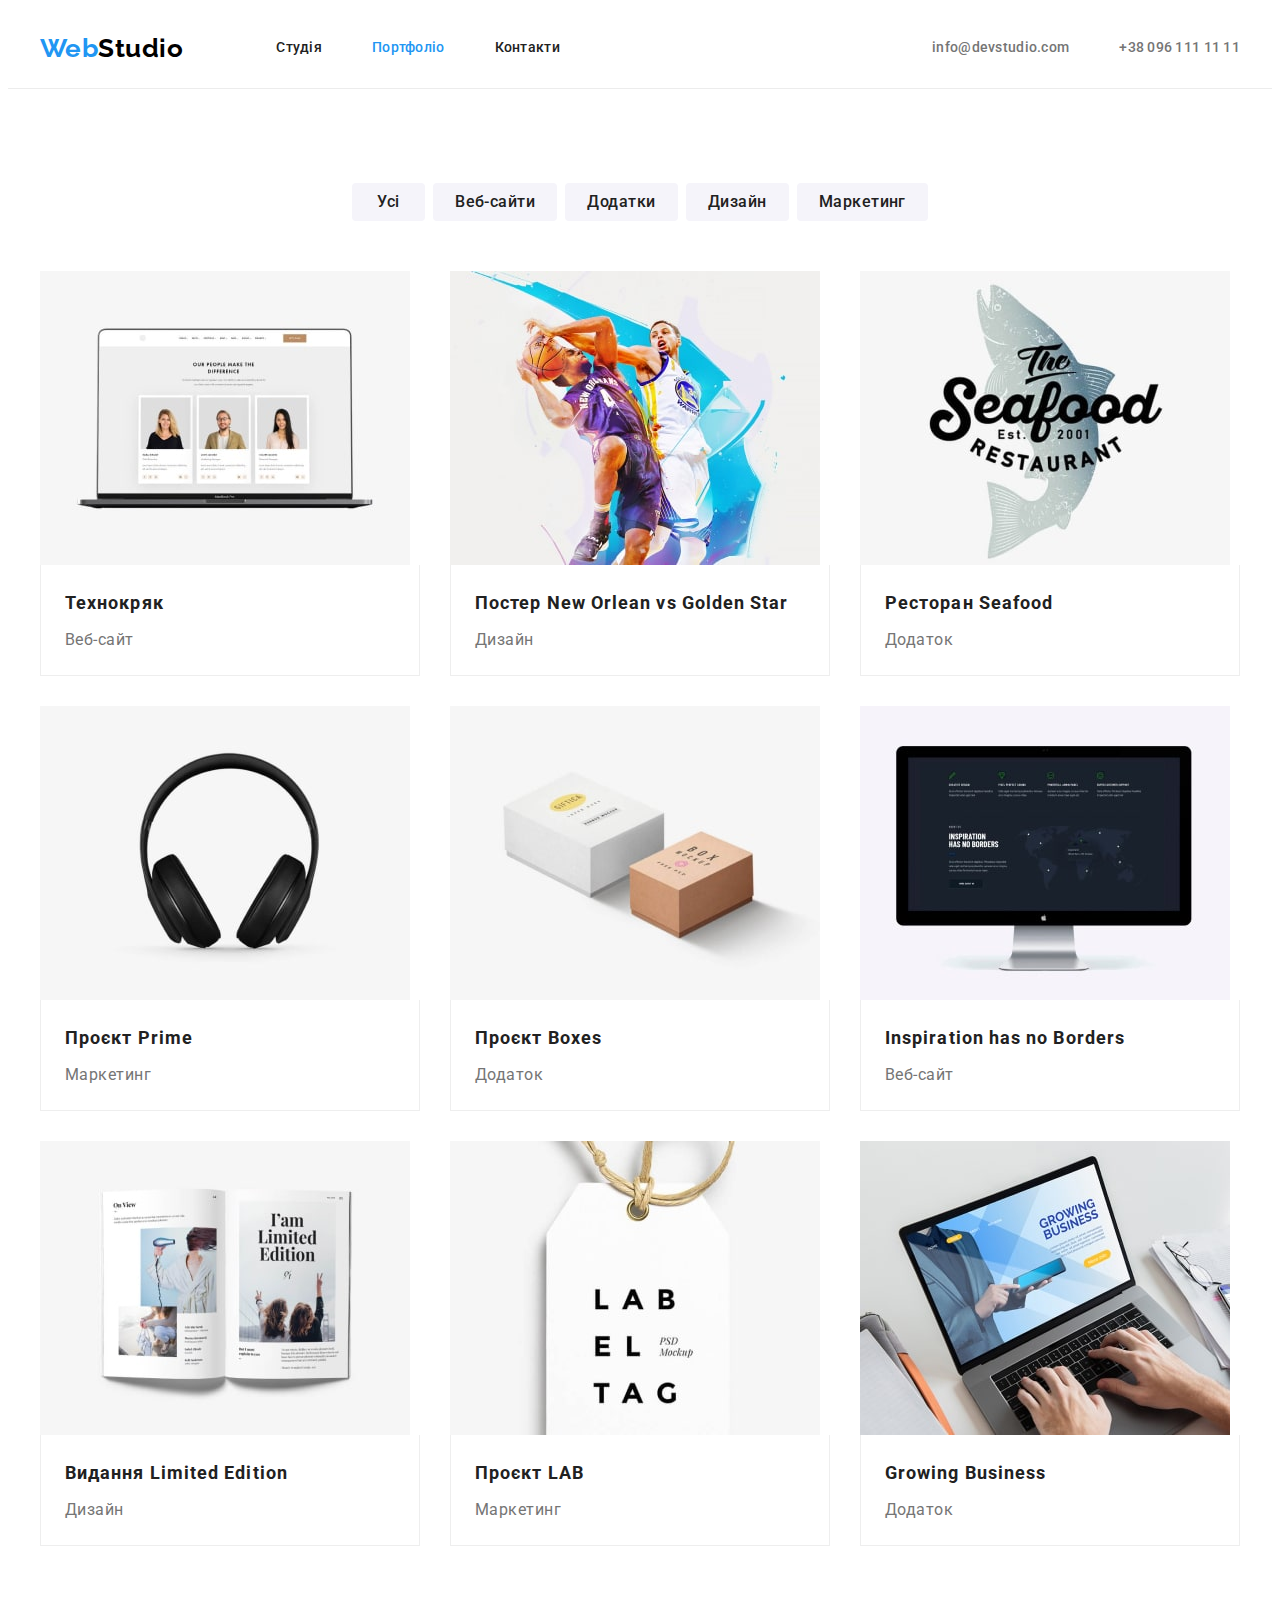
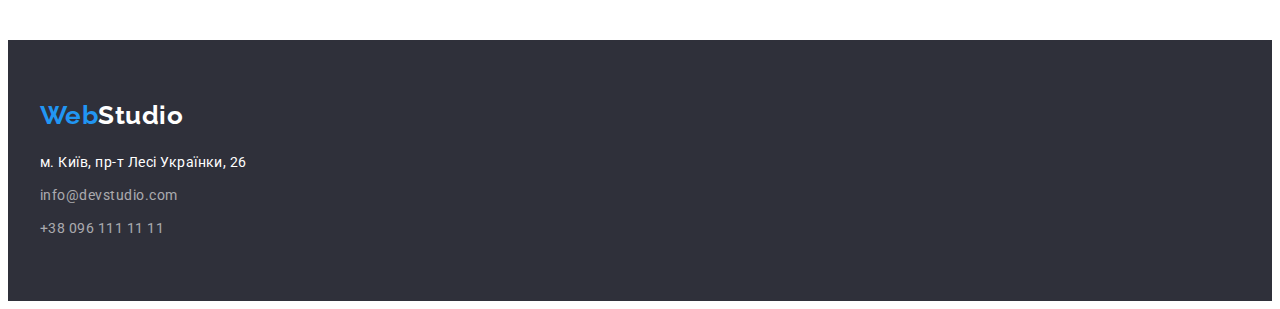
==== commit d26b29b5: "add paddings to header. Hide some titles" ====
--- a/portfolio.html
+++ b/portfolio.html
@@ -44,10 +44,9 @@
       </div>
     </header>
     <main>
-      <section class="section">
-        <!-- TODO Приховати заголовок -->
+      <section class="section">        
         <div class="container">
-          <h2 class="section-title">Портфоліо</h2>
+          <h2 class="section-title visually-hidden">Портфоліо</h2>
           <ul class="list portfolio-filter">
             <li class="item"><button class="button filter" type="button">Усі</button></li>
             <li class="item"><button class="button filter" type="button">Веб-сайти</button></li>
--- a/css/style.css
+++ b/css/style.css
@@ -40,7 +40,10 @@
   margin-bottom: 0;
 }
 
-/* TODO не дозволяли використовувати імʼя тега. Переробити на класи */
+/* * {
+  outline: 1px solid red;
+} */
+
 img {
   display: block;
   max-width: 100%;
@@ -70,6 +73,19 @@
 .section {
   padding-top: 94px;
   padding-bottom: 94px;
+}
+
+.visually-hidden {
+  position: absolute;
+  white-space: nowrap;
+  width: 1px;
+  height: 1px;
+  overflow: hidden;
+  border: 0;
+  padding: 0;
+  clip: rect(0 0 0 0);
+  clip-path: inset(50%);
+  margin: -1px;
 }
 
 /* Logo */
@@ -162,6 +178,12 @@
   background-color: var(--dark-color-background);
 }
 
+.hero-content {
+  display: inline-block;
+  padding-top: 200px;
+  padding-bottom: 200px;
+}
+
 .hero-title {
   margin-top: 0;
   margin-bottom: var(--indent);
@@ -193,6 +215,10 @@
 }
 
 /* Benefits section*/
+.section.benefit {
+  padding-bottom: 47px;
+}
+
 .benefits {
   display: flex;
 
@@ -213,11 +239,11 @@
   text-transform: uppercase;
 }
 
-.section.benefit {
-  padding-bottom: 0;
-}
-
 /* Section What to do */
+.what {
+  padding-top: 47px;
+}
+
 .what-to-do {
   display: flex;
   justify-content: space-between;
